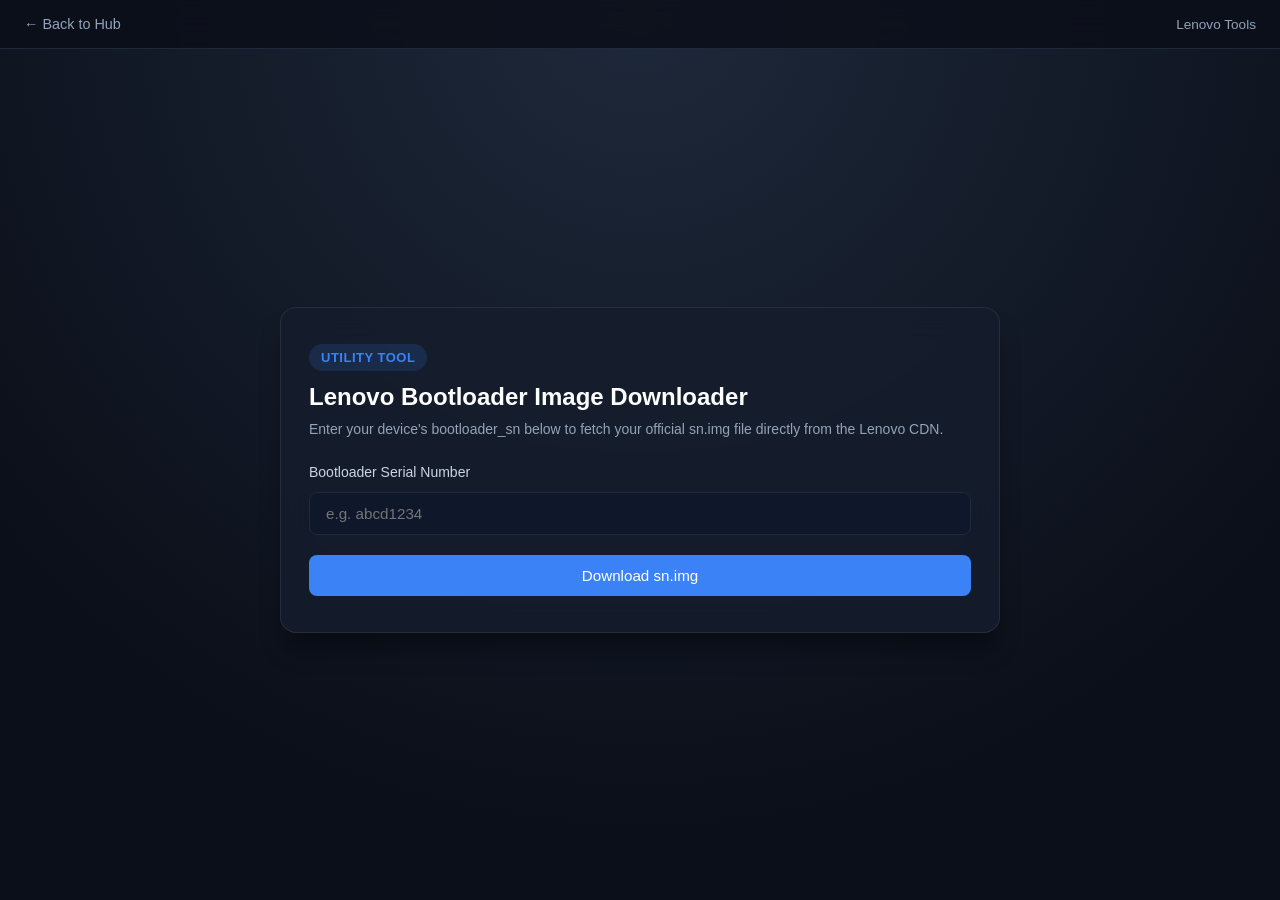
==== tools/lenovo-sn-downloader.html @ 63f40d2d "Organized and Redesigned" ====
<!DOCTYPE html>
<html lang="en">
<head>
    <meta charset="UTF-8">
    <meta name="viewport" content="width=device-width, initial-scale=1.0">
    <title>Lenovo SN Downloader Utility</title>
    <link rel="stylesheet" href="../assets/css/style.css">
    <style>
        body {
            justify-content: center;
        }

        .tool-card {
            background: var(--card-bg-glass);
            backdrop-filter: blur(16px);
            border: 1px solid rgba(255, 255, 255, 0.08);
            border-radius: 16px;
            padding: 36px 28px;
            box-shadow: 0 20px 25px -5px rgba(0, 0, 0, 0.4);
            margin-top: 40px;
        }

        .tool-card h1 {
            font-size: 1.5rem;
            font-weight: 600;
            margin-bottom: 8px;
            color: #ffffff;
        }

        .tool-card p {
            font-size: 0.875rem;
            color: var(--text-muted);
            margin-bottom: 24px;
            line-height: 1.5;
        }

        .error {
            color: #f87171;
            font-size: 0.8125rem;
            display: none;
            margin-top: -4px;
        }
    </style>
</head>
<body>

    <nav class="app-nav">
        <a href="../index.html">← Back to Hub</a>
        <span class="nav-title">Lenovo Tools</span>
    </nav>

    <div class="container">
        <div class="tool-card">
            <span class="badge">Utility Tool</span>
            <h1>Lenovo Bootloader Image Downloader</h1>
            <p>Enter your device's <code>bootloader_sn</code> below to fetch your official <code>sn.img</code> file directly from the Lenovo CDN.</p>
            
            <form id="snForm" class="form-group" onsubmit="handleRedirect(event)">
                <label for="snInput">Bootloader Serial Number</label>
                <input 
                    type="text" 
                    id="snInput" 
                    placeholder="e.g. abcd1234" 
                    autocomplete="off" 
                    required 
                />
                <span id="errorMsg" class="error">Please enter a valid serial number.</span>
                
                <button type="submit" class="btn-primary">Download sn.img</button>
            </form>
        </div>
    </div>

    <script>
        function handleRedirect(event) {
            event.preventDefault();
            
            const snInput = document.getElementById('snInput').value.trim();
            const errorMsg = document.getElementById('errorMsg');

            if (!snInput) {
                errorMsg.style.display = 'block';
                return;
            }

            errorMsg.style.display = 'none';
            const targetUrl = `http://cdn.zui.lenovomm.com/developer/enhancedboot/${encodeURIComponent(snInput)}/sn.img`;
            window.location.href = targetUrl;
        }
    </script>

</body>
</html>
---- assets/css/style.css ----
:root {
    --bg-color: #0b0f19;
    --card-bg: #161e2e;
    --card-bg-glass: rgba(22, 30, 46, 0.75);
    --card-hover: #1e293b;
    --accent: #3b82f6;
    --accent-hover: #2563eb;
    --accent-glow: rgba(59, 130, 246, 0.25);
    --text-main: #f8fafc;
    --text-muted: #94a3b8;
    --border-color: #1e293b;
    --warning-border: #f59e0b;
    --warning-bg: rgba(245, 158, 11, 0.08);
    --code-bg: #090d16;
}

* {
    box-sizing: border-box;
    margin: 0;
    padding: 0;
    font-family: -apple-system, BlinkMacSystemFont, 'Segoe UI', Roboto, Helvetica, Arial, sans-serif;
}

body {
    background-color: var(--bg-color);
    background-image: radial-gradient(circle at 50% 0%, #1e293b 0%, #0b0f19 75%);
    color: var(--text-main);
    min-height: 100vh;
    padding: 40px 20px;
    display: flex;
    flex-direction: column;
    align-items: center;
}

.container {
    max-width: 720px;
    width: 100%;
}

/* Navigation Header */
nav.app-nav {
    position: fixed;
    top: 0;
    left: 0;
    right: 0;
    padding: 16px 24px;
    display: flex;
    justify-content: space-between;
    align-items: center;
    background: rgba(11, 15, 25, 0.85);
    backdrop-filter: blur(12px);
    border-bottom: 1px solid var(--border-color);
    z-index: 100;
}

nav.app-nav a {
    color: var(--text-muted);
    text-decoration: none;
    font-size: 0.9rem;
    font-weight: 500;
    transition: color 0.2s;
}

nav.app-nav a:hover {
    color: var(--accent);
}

nav.app-nav .nav-title {
    color: var(--text-muted);
    font-size: 0.85rem;
}

/* Badges */
.badge {
    display: inline-block;
    background: rgba(59, 130, 246, 0.15);
    color: var(--accent);
    font-size: 0.8125rem;
    font-weight: 600;
    padding: 6px 12px;
    border-radius: 20px;
    text-transform: uppercase;
    letter-spacing: 0.5px;
    margin-bottom: 12px;
}

/* Cards & Containers */
.card {
    background: var(--card-bg);
    border: 1px solid var(--border-color);
    border-radius: 16px;
    padding: 24px;
    margin-bottom: 20px;
}

.card-glass {
    background: var(--card-bg-glass);
    backdrop-filter: blur(12px);
}

/* Page Headers */
.page-header {
    margin-bottom: 32px;
    text-align: center;
}

.page-header h1 {
    font-size: 2rem;
    font-weight: 700;
    line-height: 1.2;
    color: #ffffff;
}

/* Links & Buttons */
a {
    color: var(--accent);
    text-decoration: none;
}

a:hover {
    text-decoration: underline;
}

.btn-primary {
    width: 100%;
    padding: 12px 16px;
    margin-top: 8px;
    background: var(--accent);
    color: #ffffff;
    border: none;
    border-radius: 8px;
    font-size: 0.95rem;
    font-weight: 500;
    cursor: pointer;
    transition: background 0.2s ease, transform 0.1s ease;
}

.btn-primary:hover {
    background: var(--accent-hover);
}

.btn-primary:active {
    transform: scale(0.98);
}

/* Alert Boxes */
.alert-box {
    background: var(--warning-bg);
    border: 1px solid var(--warning-border);
    border-radius: 12px;
    padding: 20px;
    margin-bottom: 36px;
}

.alert-box h3 {
    color: #fbbf24;
    font-size: 1rem;
    margin-bottom: 10px;
    display: flex;
    align-items: center;
    gap: 8px;
}

.alert-box ul {
    list-style: none;
    display: flex;
    flex-direction: column;
    gap: 8px;
}

.alert-box li {
    font-size: 0.875rem;
    color: #cbd5e1;
    line-height: 1.5;
}

/* Code Blocks */
.code-wrapper {
    position: relative;
    margin: 12px 0;
}

pre {
    background: var(--code-bg);
    border: 1px solid var(--border-color);
    padding: 14px 16px;
    border-radius: 8px;
    font-family: 'Courier New', Courier, monospace;
    font-size: 0.875rem;
    color: #38bdf8;
    overflow-x: auto;
}

.copy-btn {
    position: absolute;
    right: 8px;
    top: 8px;
    background: #334155;
    border: none;
    color: #cbd5e1;
    padding: 4px 8px;
    border-radius: 4px;
    font-size: 0.75rem;
    cursor: pointer;
    transition: background 0.2s;
}

.copy-btn:hover {
    background: #475569;
    color: #ffffff;
}

/* Forms */
.form-group {
    display: flex;
    flex-direction: column;
    gap: 12px;
}

label {
    font-size: 0.875rem;
    font-weight: 500;
    color: #cbd5e1;
}

input[type="text"] {
    width: 100%;
    padding: 12px 16px;
    background: #0f172a;
    border: 1px solid var(--border-color);
    border-radius: 8px;
    color: #ffffff;
    font-size: 0.95rem;
    outline: none;
    transition: all 0.2s ease;
}

input[type="text"]:focus {
    border-color: var(--accent);
    box-shadow: 0 0 0 3px rgba(59, 130, 246, 0.25);
}

footer {
    margin-top: auto;
    padding-top: 40px;
    text-align: center;
    font-size: 0.8rem;
    color: var(--text-muted);
}
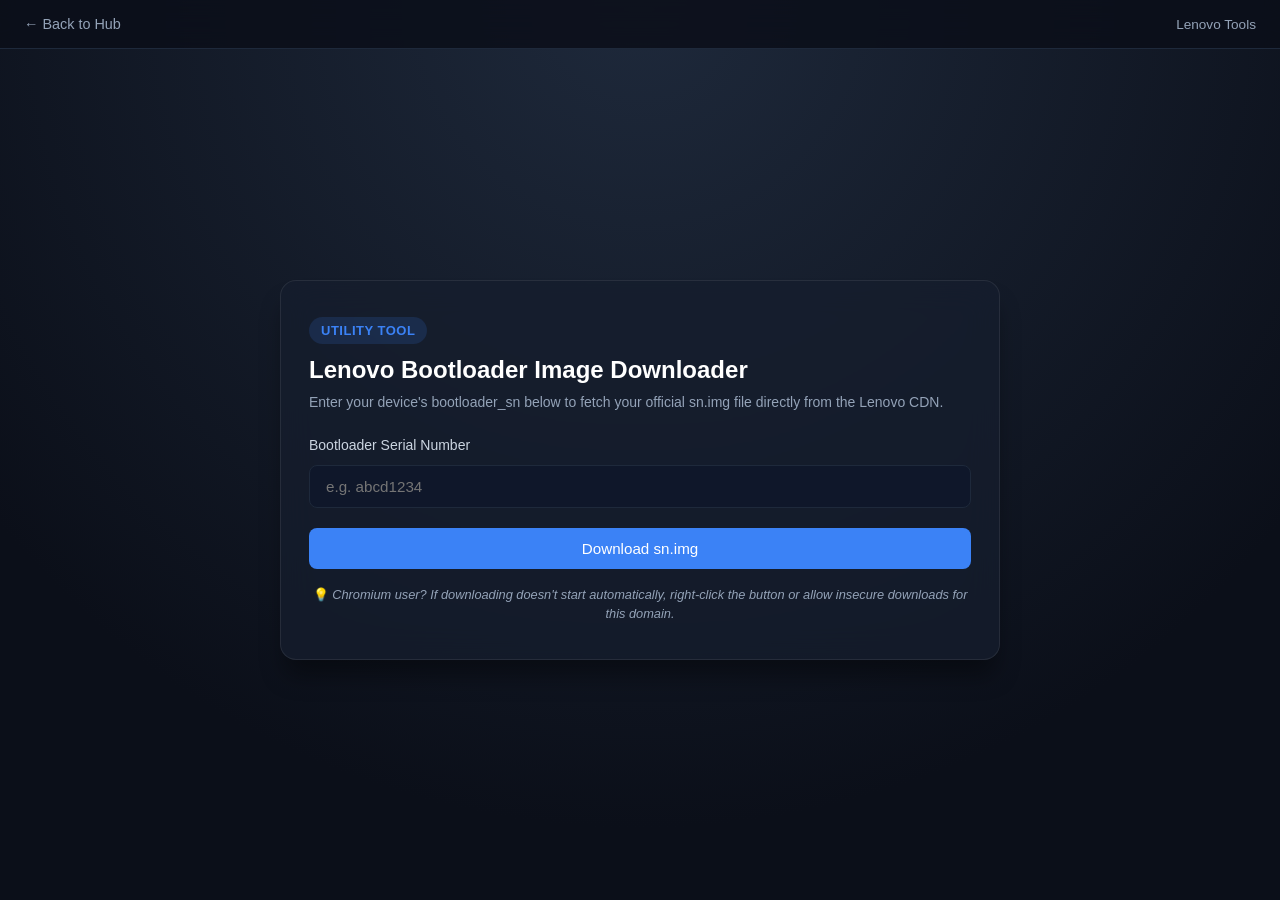
==== commit 31f3fa45: "Fix mixed content download blocking in Chromium browsers by opening CDN URL in a new tab Operations:" ====
--- a/tools/lenovo-sn-downloader.html
+++ b/tools/lenovo-sn-downloader.html
@@ -68,6 +68,10 @@
                 
                 <button type="submit" class="btn-primary">Download sn.img</button>
             </form>
+
+            <p style="margin-top: 16px; margin-bottom: 0; font-size: 0.8rem; color: var(--text-muted); text-align: center;">
+                💡 <em>Chromium user? If downloading doesn't start automatically, right-click the button or allow insecure downloads for this domain.</em>
+            </p>
         </div>
     </div>
 
@@ -85,7 +89,7 @@
 
             errorMsg.style.display = 'none';
             const targetUrl = `http://cdn.zui.lenovomm.com/developer/enhancedboot/${encodeURIComponent(snInput)}/sn.img`;
-            window.location.href = targetUrl;
+            window.open(targetUrl, '_blank');
         }
     </script>
 
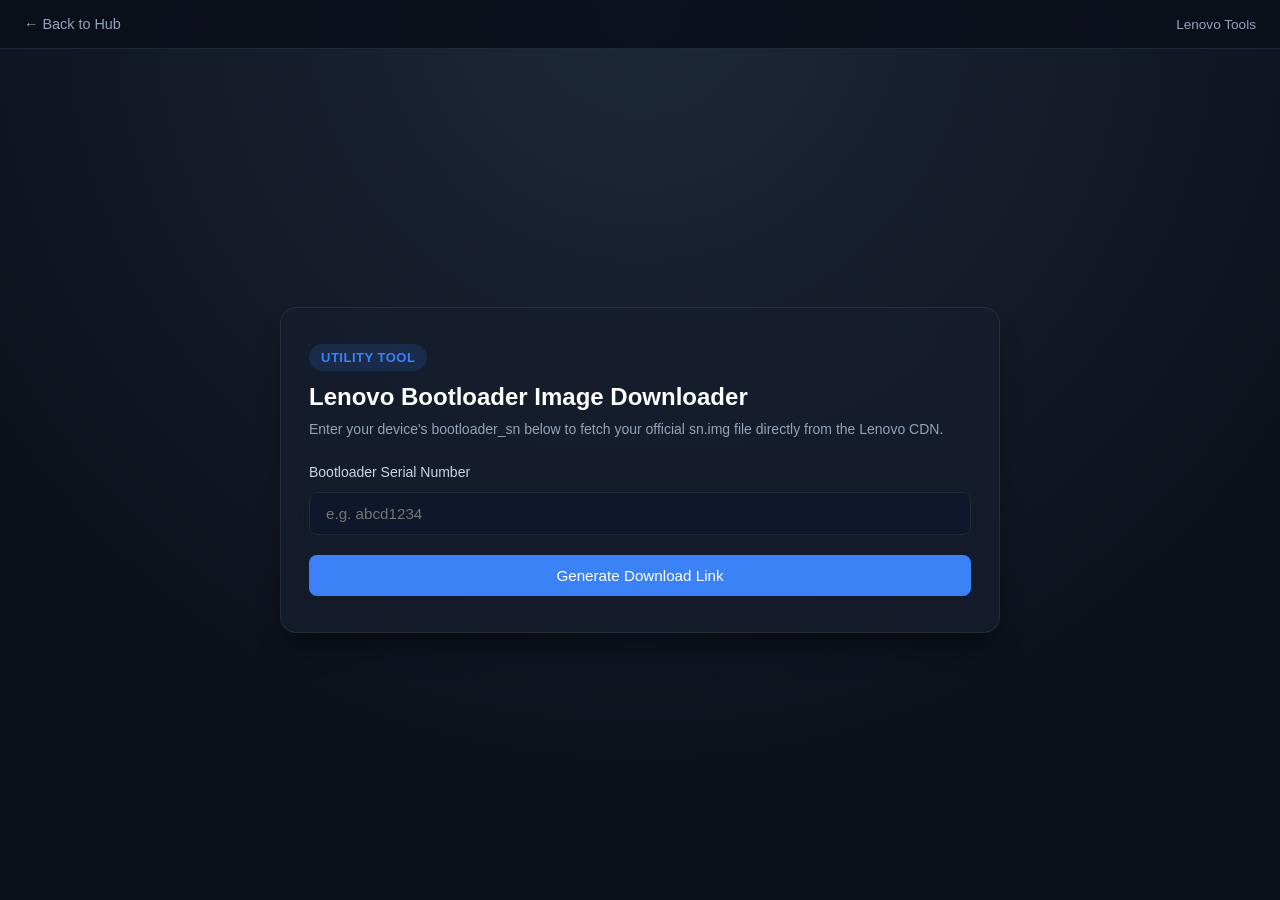
==== commit de240000: "Implement a user-friendly download link fallback for Chromium mixed-content security restrictions Op" ====
--- a/tools/lenovo-sn-downloader.html
+++ b/tools/lenovo-sn-downloader.html
@@ -55,7 +55,7 @@
             <h1>Lenovo Bootloader Image Downloader</h1>
             <p>Enter your device's <code>bootloader_sn</code> below to fetch your official <code>sn.img</code> file directly from the Lenovo CDN.</p>
             
-            <form id="snForm" class="form-group" onsubmit="handleRedirect(event)">
+            <form id="snForm" class="form-group" onsubmit="handleDownload(event)">
                 <label for="snInput">Bootloader Serial Number</label>
                 <input 
                     type="text" 
@@ -66,17 +66,29 @@
                 />
                 <span id="errorMsg" class="error">Please enter a valid serial number.</span>
                 
-                <button type="submit" class="btn-primary">Download sn.img</button>
+                <button type="submit" class="btn-primary">Generate Download Link</button>
             </form>
 
-            <p style="margin-top: 16px; margin-bottom: 0; font-size: 0.8rem; color: var(--text-muted); text-align: center;">
-                💡 <em>Chromium user? If downloading doesn't start automatically, right-click the button or allow insecure downloads for this domain.</em>
-            </p>
+            <div id="downloadContainer" style="margin-top: 20px; display: none; text-align: center;">
+                <a 
+                    id="downloadBtn" 
+                    href="#" 
+                    target="_blank" 
+                    rel="noopener noreferrer" 
+                    class="btn-primary" 
+                    style="background: #22c55e; text-decoration: none; display: block;"
+                >
+                    ⬇️ Click Here to Download sn.img
+                </a>
+                <p style="font-size: 0.8rem; color: var(--text-muted); margin-top: 10px;">
+                    💡 <em>If Chrome blocks the download: Right-click the green button and select <strong>"Save link as..."</strong></em>
+                </p>
+            </div>
         </div>
     </div>
 
     <script>
-        function handleRedirect(event) {
+        function handleDownload(event) {
             event.preventDefault();
             
             const snInput = document.getElementById('snInput').value.trim();
@@ -89,6 +101,14 @@
 
             errorMsg.style.display = 'none';
             const targetUrl = `http://cdn.zui.lenovomm.com/developer/enhancedboot/${encodeURIComponent(snInput)}/sn.img`;
+            
+            const container = document.getElementById('downloadContainer');
+            const downloadBtn = document.getElementById('downloadBtn');
+            
+            downloadBtn.href = targetUrl;
+            container.style.display = 'block';
+
+            // Attempt direct download window open
             window.open(targetUrl, '_blank');
         }
     </script>
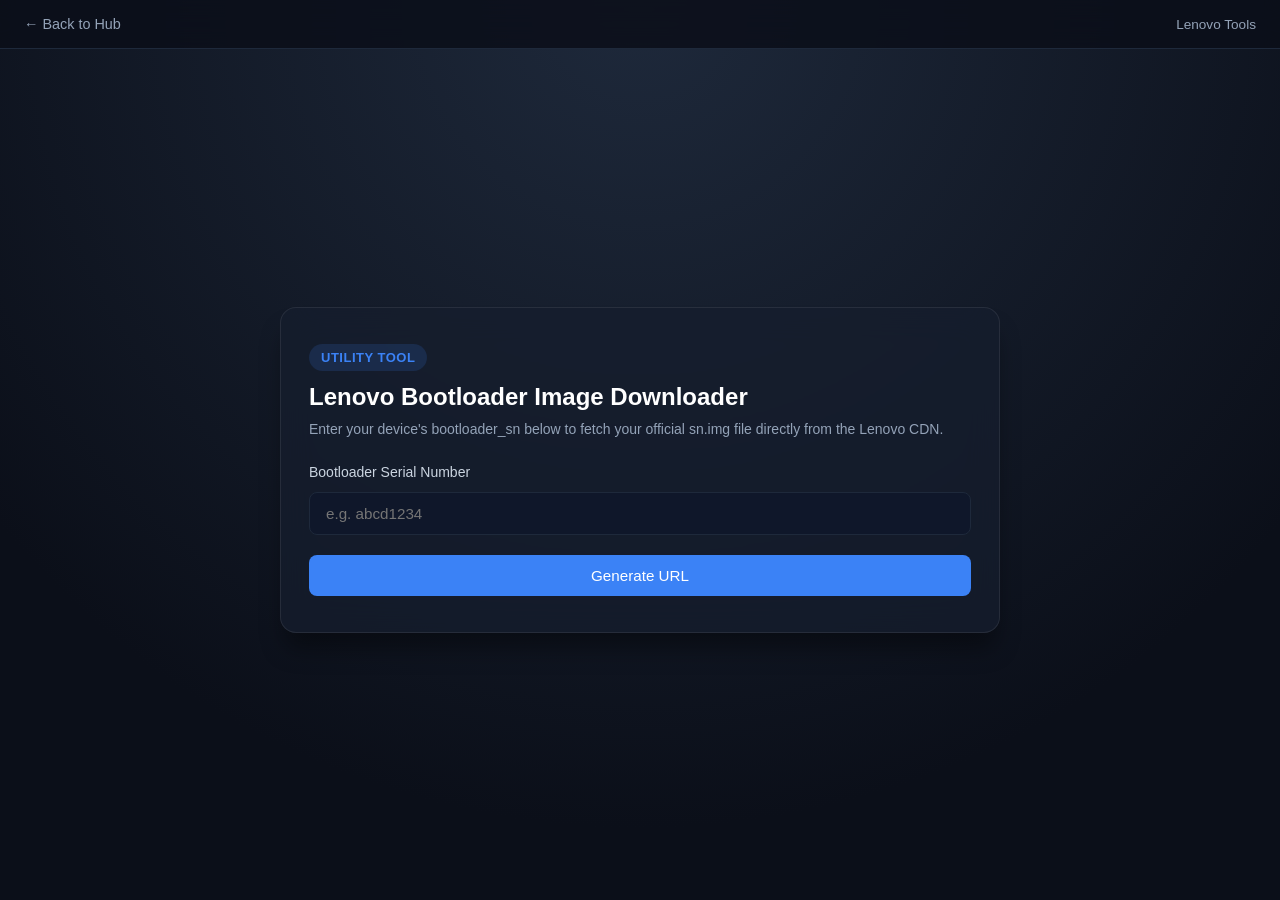
==== commit 84a2f53b: "Replace download redirection with a copyable CDN URL field and copy button Operations: - Patched: to" ====
--- a/tools/lenovo-sn-downloader.html
+++ b/tools/lenovo-sn-downloader.html
@@ -55,7 +55,7 @@
             <h1>Lenovo Bootloader Image Downloader</h1>
             <p>Enter your device's <code>bootloader_sn</code> below to fetch your official <code>sn.img</code> file directly from the Lenovo CDN.</p>
             
-            <form id="snForm" class="form-group" onsubmit="handleDownload(event)">
+            <form id="snForm" class="form-group" onsubmit="handleGenerate(event)">
                 <label for="snInput">Bootloader Serial Number</label>
                 <input 
                     type="text" 
@@ -66,29 +66,28 @@
                 />
                 <span id="errorMsg" class="error">Please enter a valid serial number.</span>
                 
-                <button type="submit" class="btn-primary">Generate Download Link</button>
+                <button type="submit" class="btn-primary">Generate URL</button>
             </form>
 
-            <div id="downloadContainer" style="margin-top: 20px; display: none; text-align: center;">
-                <a 
-                    id="downloadBtn" 
-                    href="#" 
-                    target="_blank" 
-                    rel="noopener noreferrer" 
-                    class="btn-primary" 
-                    style="background: #22c55e; text-decoration: none; display: block;"
-                >
-                    ⬇️ Click Here to Download sn.img
-                </a>
-                <p style="font-size: 0.8rem; color: var(--text-muted); margin-top: 10px;">
-                    💡 <em>If Chrome blocks the download: Right-click the green button and select <strong>"Save link as..."</strong></em>
+            <div id="urlContainer" style="margin-top: 20px; display: none;">
+                <label style="font-size: 0.875rem; color: var(--text-muted); display: block; margin-bottom: 6px;">
+                    Direct Download URL
+                </label>
+                <div class="code-wrapper" style="margin: 0;">
+                    <button class="copy-btn" id="copyUrlBtn" onclick="copyGeneratedUrl()">Copy</button>
+                    <pre id="urlDisplay" style="white-space: pre-wrap; word-break: break-all; margin: 0; color: #38bdf8;"></pre>
+                </div>
+                <p style="font-size: 0.8rem; color: var(--text-muted); margin-top: 10px; text-align: center;">
+                    💡 Copy this URL and paste it directly into a new browser tab to download <code>sn.img</code>.
                 </p>
             </div>
         </div>
     </div>
 
     <script>
-        function handleDownload(event) {
+        let generatedUrl = '';
+
+        function handleGenerate(event) {
             event.preventDefault();
             
             const snInput = document.getElementById('snInput').value.trim();
@@ -100,16 +99,22 @@
             }
 
             errorMsg.style.display = 'none';
-            const targetUrl = `http://cdn.zui.lenovomm.com/developer/enhancedboot/${encodeURIComponent(snInput)}/sn.img`;
+            generatedUrl = `http://cdn.zui.lenovomm.com/developer/enhancedboot/${encodeURIComponent(snInput)}/sn.img`;
             
-            const container = document.getElementById('downloadContainer');
-            const downloadBtn = document.getElementById('downloadBtn');
+            document.getElementById('urlDisplay').textContent = generatedUrl;
+            document.getElementById('urlContainer').style.display = 'block';
+        }
+
+        function copyGeneratedUrl() {
+            if (!generatedUrl) return;
             
-            downloadBtn.href = targetUrl;
-            container.style.display = 'block';
-
-            // Attempt direct download window open
-            window.open(targetUrl, '_blank');
+            navigator.clipboard.writeText(generatedUrl).then(() => {
+                const btn = document.getElementById('copyUrlBtn');
+                btn.textContent = 'Copied!';
+                setTimeout(() => {
+                    btn.textContent = 'Copy';
+                }, 2000);
+            });
         }
     </script>
 
